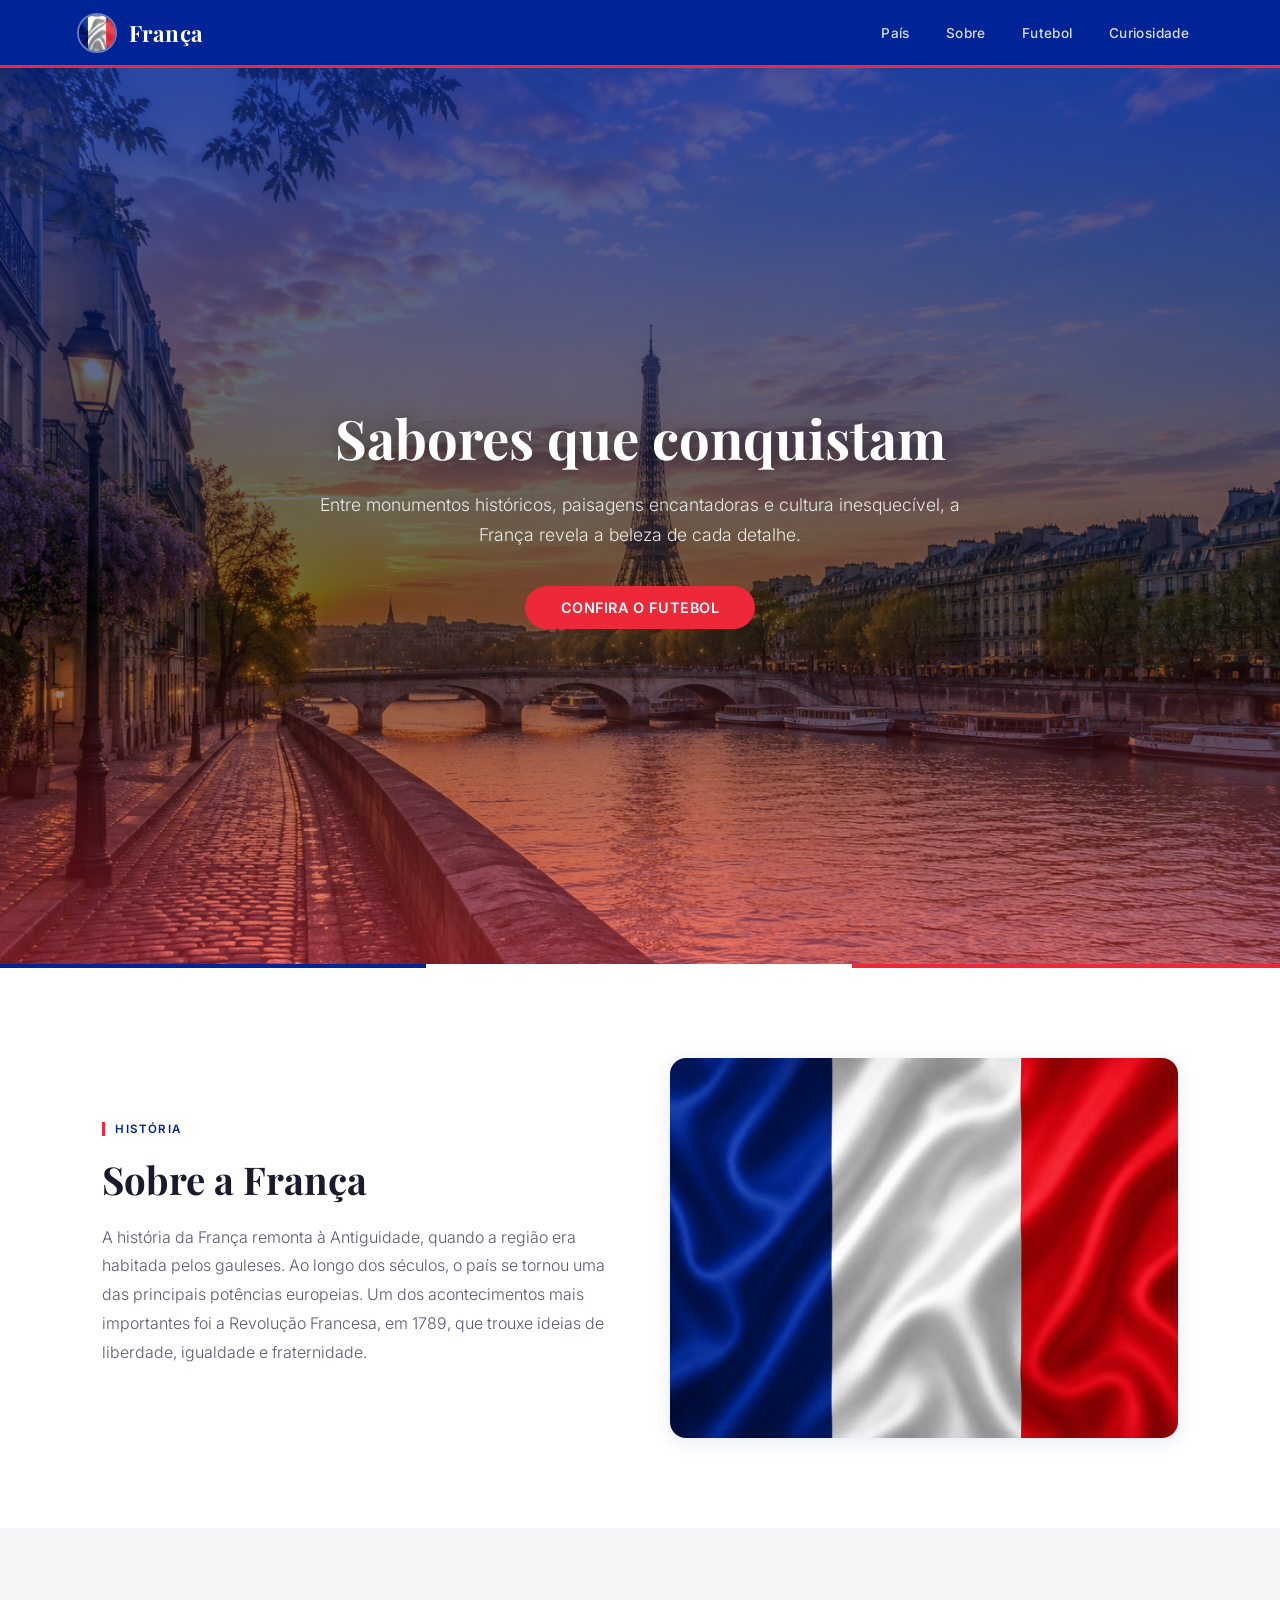
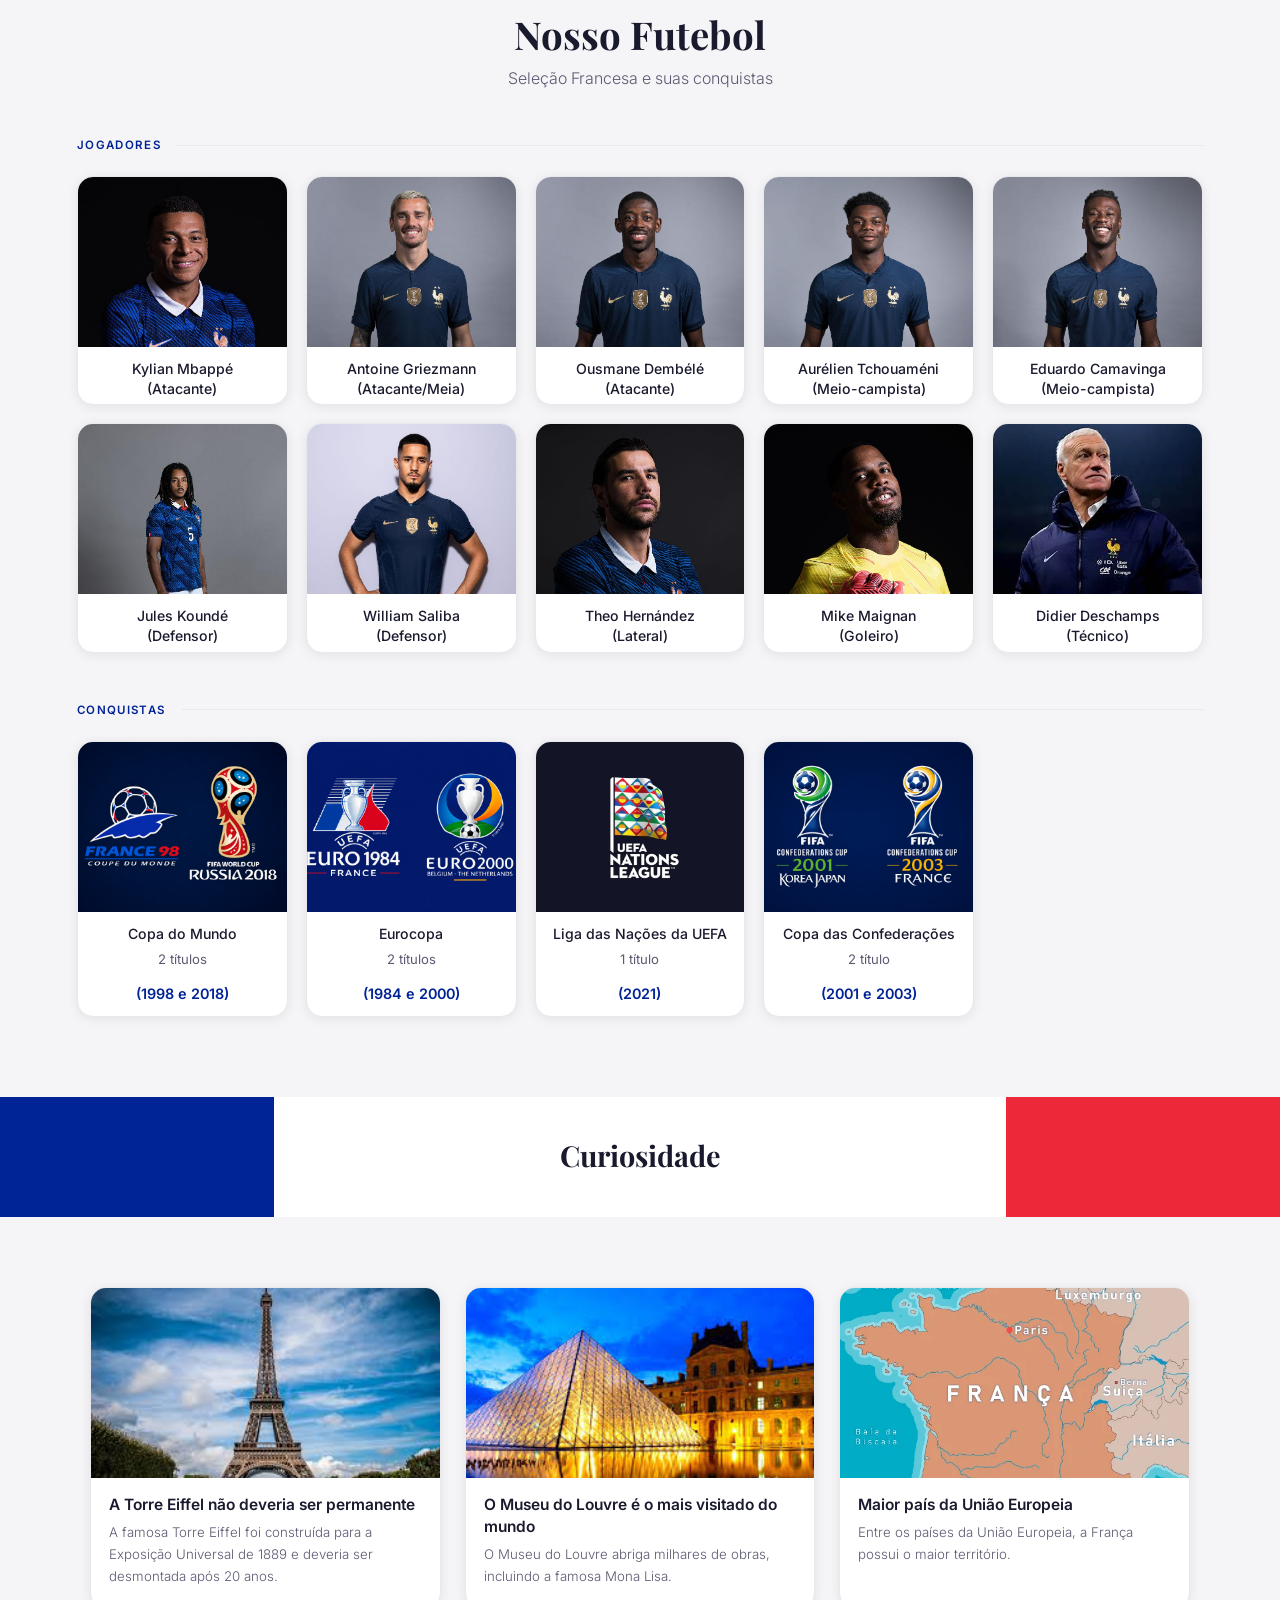
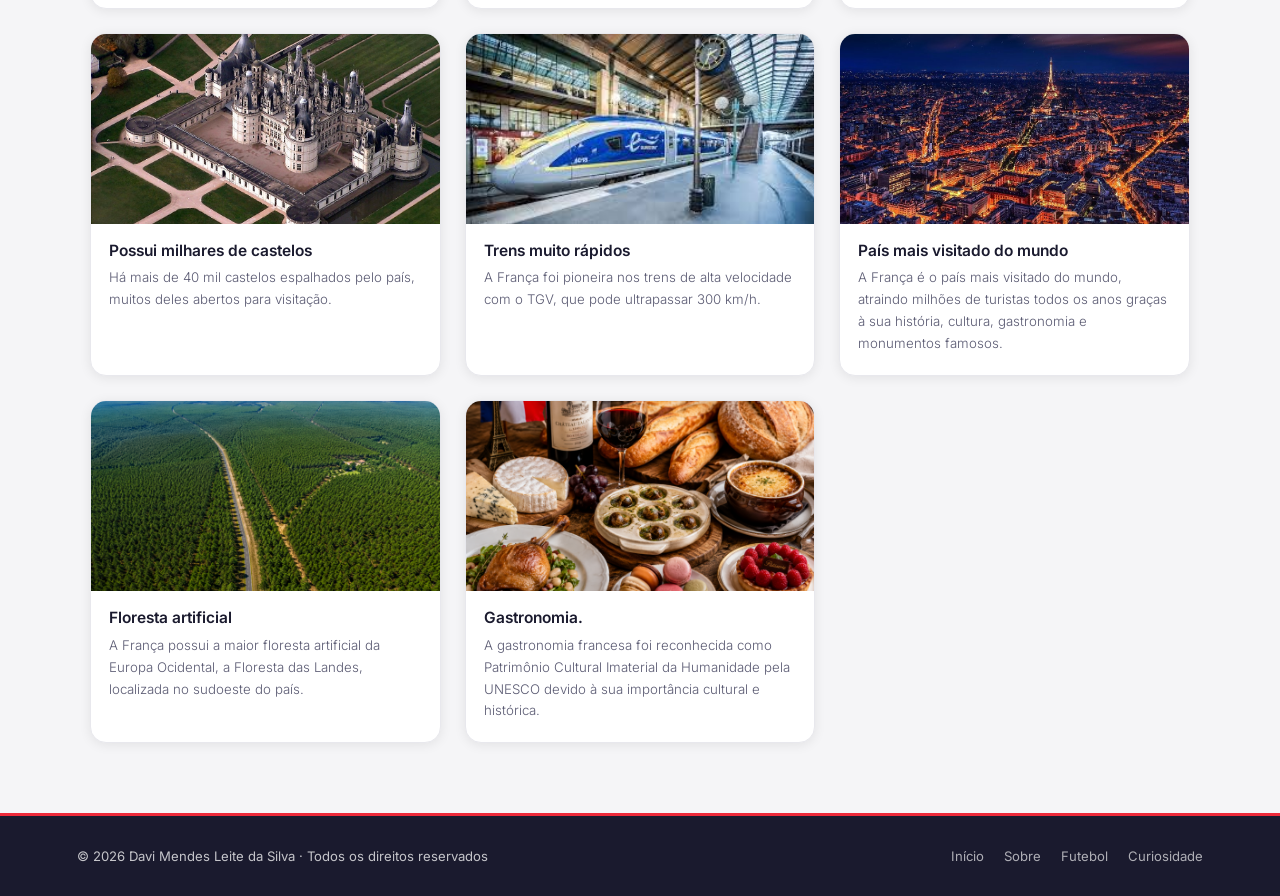
==== index.html @ 908e0f6b "Copa França" ====
<!DOCTYPE html>
<html lang="pt-BR">

<head>
    <meta charset="UTF-8">
    <meta name="viewport" content="width=device-width, initial-scale=1.0">
    <title>França</title>
    <link rel="icon" href="assets/franca.jfif" type="image/png">
    <link rel="stylesheet" href="style.css">

</head>

<body>

    <header class="cabecalho">
        <div class="logo">
            <a href="index.html">
                <img src="assets/franca.jfif">
                <h1>França</h1>
            </a>
        </div>
        <nav class="menu" id="nav-menu">
            <a href="#pais">País</a>
            <a href="#sobre">Sobre</a>
            <a href="#futebol">Futebol</a>
            <a href="#curiosidade">Curiosidade</a>

        </nav>

    </header>

    <main>

        <section id="pais">
            <div class="card_pais">
                <h1>Sabores que conquistam</h1>
                <p>Entre monumentos históricos, paisagens encantadoras e cultura inesquecível, a França revela a beleza
                    de cada detalhe.</p>
                <a class="btn" href="#futebol">Confira o futebol</a>
            </div>
        </section>

        <section id="sobre">
            <div class="coluna-sobre">
                <span class="secao-eyebrow">História</span>
                <h1>Sobre a França</h1>
                <p>A história da França remonta à Antiguidade, quando a região era habitada pelos gauleses. Ao longo dos
                    séculos, o país se tornou uma das principais potências europeias. Um dos acontecimentos mais
                    importantes foi a Revolução Francesa, em 1789, que trouxe ideias de liberdade, igualdade e
                    fraternidade.</p>

            </div>
            </div>
            <div class="sobre-foto">
                <img src="assets/franca2.png">
            </div>
        </section>

        <section id="futebol">
            <div class="cardapio-intro">
                <h2>Nosso Futebol</h2>
                <p>Seleção Francesa e suas conquistas</p>
            </div>

            <h3 class="categoria">Jogadores</h3>
            <div class="card-conteiner">
                <article class="card">
                    <figure>
                        <img src="assets/j1.jfif">
                    </figure>
                    <h3>Kylian Mbappé <br>(Atacante)</h3>

                </article>

                <article class="card">
                    <figure>
                        <img src="assets/j2.jfif">
                    </figure>
                    <h3>Antoine Griezmann <br>(Atacante/Meia)</h3>

                </article>

                <article class="card">
                    <figure>
                        <img src="assets/j3.jfif">
                    </figure>
                    <h3>Ousmane Dembélé <br>(Atacante)</h3>

                </article>

                <article class="card">
                    <figure>
                        <img src="assets/j4.jfif">
                    </figure>
                    <h3>Aurélien Tchouaméni <br>(Meio-campista)</h3>

                </article>

                <article class="card">
                    <figure>
                        <img src="assets/j5.jfif">
                    </figure>
                    <h3>Eduardo Camavinga <br>(Meio-campista)</h3>

                </article>

                <article class="card">
                    <figure>
                        <img src="assets/j6.jfif">
                    </figure>
                    <h3>Jules Koundé <br>(Defensor)</h3>

                </article>

                <article class="card">
                    <figure>
                        <img src="assets/jc7.jpg">
                    </figure>
                    <h3>William Saliba <br>(Defensor)</h3>

                </article>

                <article class="card">
                    <figure>
                        <img src="assets/j8.jfif">
                    </figure>
                    <h3>Theo Hernández <br>(Lateral)</h3>

                </article>

                <article class="card">
                    <figure>
                        <img src="assets/j9.jfif">
                    </figure>
                    <h3>Mike Maignan <br>(Goleiro)</h3>

                </article>

                <article class="card">
                    <figure>
                        <img src="assets/treinador.jfif">
                    </figure>
                    <h3>Didier Deschamps <br>(Técnico)</h3>

                </article>
            </div>

            <h3 class="categoria">Conquistas</h3>
            <div class="card-conteiner">
                <article class="card">
                    <figure>
                        <img src="assets/copa.png">
                    </figure>
                    <h3>Copa do Mundo</h3>
                    <p>2 títulos</p>
                    <h4>(1998 e 2018)</h4>
                </article>

                <article class="card">
                    <figure>
                        <img src="assets/euro.png">
                    </figure>
                    <h3>Eurocopa</h3>
                    <p>2 títulos</p>
                    <h4>(1984 e 2000)</h4>
                </article>

                <article class="card">
                    <figure>
                        <img src="assets/uefa.jpg">
                    </figure>
                    <h3>Liga das Nações da UEFA</h3>
                    <p>1 título</p>
                    <h4>(2021)</h4>
                </article>

                <article class="card">
                    <figure>
                        <img src="assets/cup.png">
                    </figure>
                    <h3>Copa das Confederações</h3>
                    <p>2 título</p>
                    <h4>(2001 e 2003)</h4>
                </article>

            </div>
        </section>

        <section id="curiosidade">
            <div class="personalizada-topo">
                <div class="franca-faixa azul"></div>
                <div class="franca-faixa branco">
                    <h2>Curiosidade</h2>
                </div>
                <div class="franca-faixa vermelho"></div>

        </section>



        <section id="curiosidade">
            <div class="card-curiosidade">
                <article class="cards">
                    <figure>
                        <img src="assets/te.jfif">
                    </figure>
                    <h3>A Torre Eiffel não deveria ser permanente</h3>
                    <h5>A famosa Torre Eiffel foi construída para a Exposição Universal de 1889 e deveria ser desmontada
                        após 20 anos.</h5>
                </article>

                  <article class="cards">
                    <figure>
                        <img src="assets/m.jfif">
                    </figure>
                    <h3>O Museu do Louvre é o mais visitado do mundo</h3>
                    <h5>O Museu do Louvre abriga milhares de obras, incluindo a famosa Mona Lisa.</h5>
                </article>

                  <article class="cards">
                    <figure>
                        <img src="assets/mapa-franca.webp">
                    </figure>
                    <h3>Maior país da União Europeia</h3>
                    <h5>Entre os países da União Europeia, a França possui o maior território.</h5>
                </article>

                  <article class="cards">
                    <figure>
                        <img src="assets/c.jpeg">
                    </figure>
                    <h3>Possui milhares de castelos</h3>
                    <h5>Há mais de 40 mil castelos espalhados pelo país, muitos deles abertos para visitação.</h5>
                </article>

                  <article class="cards">
                    <figure>
                        <img src="assets/trens.jfif">
                    </figure>
                    <h3>Trens muito rápidos</h3>
                    <h5>A França foi pioneira nos trens de alta velocidade com o TGV, que pode ultrapassar 300 km/h.</h5>
                </article>

                  <article class="cards">
                    <figure>
                        <img src="assets/fc.png">
                    </figure>
                    <h3>País mais visitado do mundo</h3>
                    <h5>A França é o país mais visitado do mundo, atraindo milhões de turistas todos os anos graças à sua história, cultura, gastronomia e monumentos famosos.</h5>
                </article>

                        <article class="cards">
                    <figure>
                        <img src="assets/floresta.png">
                    </figure>
                    <h3>Floresta artificial</h3>
                    <h5>A França possui a maior floresta artificial da Europa Ocidental, a Floresta das Landes, localizada no sudoeste do país.</h5>
                </article>

                <article class="cards">
                    <figure>
                        <img src="assets/gastrono.png">
                    </figure>
                    <h3>Gastronomia.</h3>
                    <h5>A gastronomia francesa foi reconhecida como Patrimônio Cultural Imaterial da Humanidade pela UNESCO devido à sua importância cultural e histórica.</h5>
                </article>
                
                    </div>
        </section>

    </main>

    <footer class="footer">
        <p>© 2026 Davi Mendes Leite da Silva · Todos os direitos reservados</p>
        <nav>
            <a href="#pais">Início</a>
            <a href="#sobre">Sobre</a>
            <a href="#futebol">Futebol</a>
            <a href="#curiosidade">Curiosidade</a>

        </nav>
    </footer>

    <button id="btn-topo">↑</button>

    <script>
        // =============================================
        // BOTÃO "VOLTAR AO TOPO"
        // =============================================

        // Monitora o scroll da página: exibe o botão apenas quando o usuário
        // rolou mais de 400px para baixo
        window.addEventListener('scroll', function () {
            var btn = document.getElementById('btn-topo');
            btn.style.display = window.scrollY > 400 ? 'block' : 'none';
        });

        // Ao clicar no botão, rola a página suavemente de volta ao topo
        document.getElementById('btn-topo').addEventListener('click', function () {
            window.scrollTo({ top: 0, behavior: 'smooth' });
        });
    </script>

</body>

</html>
---- style.css ----
@import url('https://fonts.googleapis.com/css2?family=Playfair+Display:wght@400;700&family=Inter:wght@300;400;500;600&display=swap');

* {
    margin: 0;
    padding: 0;
    box-sizing: border-box;
}

:root {
    --azul: #002395;
    --azul-claro: #1a3a8f;
    --azul-hover: #001a6e;
    --vermelho: #ED2939;
    --branco: #FFFFFF;
    --cinza-claro: #f5f5f7;
    --cinza-medio: #e8e8ed;
    --texto: #1a1a2e;
    --texto-secundario: #5a5a72;
    --fonte-display: 'Playfair Display', Georgia, serif;
    --fonte-corpo: 'Inter', Arial, sans-serif;
    --sombra-suave: 0 4px 20px rgba(0, 35, 149, 0.10);
    --sombra-card: 0 2px 12px rgba(0, 0, 0, 0.08);
    --raio: 10px;
    --raio-lg: 16px;
}

html {
    scroll-behavior: smooth;
}

body {
    font-family: var(--fonte-corpo);
    background-color: var(--cinza-claro);
    color: var(--texto);
}

img {
    max-width: 100%;
    display: block;
}

a {
    text-decoration: none;
    color: inherit;
}

/* ── HEADER ── */
.cabecalho {
    position: sticky;
    top: 0;
    z-index: 100;
    display: flex;
    align-items: center;
    justify-content: space-between;
    padding: 0 6%;
    height: 68px;
    background-color: var(--azul);
    border-bottom: 3px solid var(--vermelho);
}

.logo a {
    display: flex;
    align-items: center;
    gap: 12px;
    color: var(--branco);
}

.logo img {
    height: 40px;
    width: 40px;
    border-radius: 50%;
    object-fit: cover;
    border: 2px solid rgba(255,255,255,0.4);
}

.logo h1 {
    font-family: var(--fonte-display);
    font-size: 1.4rem;
    font-weight: 700;
    color: var(--branco);
    letter-spacing: 0.02em;
}

.menu {
    display: flex;
    gap: 8px;
    align-items: center;
}

.menu a {
    color: rgba(255,255,255,0.85);
    font-size: 0.85rem;
    font-weight: 500;
    padding: 6px 14px;
    border-radius: 20px;
    letter-spacing: 0.03em;
    transition: all 0.2s;
}

.menu a:hover {
    color: var(--branco);
    background-color: rgba(255,255,255,0.15);
}

/* ── (PAÍS) ── */
#pais {
    min-height: 100vh;
    display: flex;
    align-items: center;
    justify-content: center;
    text-align: center;
    padding: 80px 5%;
    background:
        linear-gradient(to bottom, rgba(0,35,149,0.72) 0%, rgba(0,0,0,0.55) 60%, rgba(237,41,57,0.45) 100%),
        url('assets/p3.png') center/cover no-repeat;
    position: relative;
}

#pais::after {
    content: '';
    position: absolute;
    bottom: 0;
    left: 0; right: 0;
    height: 4px;
    background: linear-gradient(to right, var(--azul) 33.3%, var(--branco) 33.3%, var(--branco) 66.6%, var(--vermelho) 66.6%);
}

.card_pais {
    max-width: 680px;
}

.card_pais h1 {
    font-family: var(--fonte-display);
    font-size: 3.4rem;
    color: var(--branco);
    margin-bottom: 20px;
    line-height: 1.15;
    text-shadow: 0 2px 20px rgba(0,0,0,0.4);
}

.card_pais p {
    font-size: 1.1rem;
    color: rgba(255, 255, 255, 0.88);
    margin-bottom: 36px;
    line-height: 1.7;
    font-weight: 300;
}

.btn {
    display: inline-block;
    padding: 13px 36px;
    background-color: var(--vermelho);
    color: var(--branco);
    font-size: 0.9rem;
    font-weight: 600;
    border-radius: 30px;
    border: none;
    cursor: pointer;
    letter-spacing: 0.04em;
    transition: all 0.25s;
    text-transform: uppercase;
}

.btn:hover {
    background-color: #c41f2d;
    transform: translateY(-2px);
    box-shadow: 0 6px 20px rgba(237,41,57,0.4);
}

/* ── SOBRE ── */
#sobre {
    display: flex;
    align-items: center;
    gap: 60px;
    padding: 90px 8%;
    background-color: var(--branco);
}

.coluna-sobre {
    flex: 1;
}

.secao-eyebrow {
    display: inline-block;
    font-size: 0.72rem;
    font-weight: 600;
    letter-spacing: 0.12em;
    text-transform: uppercase;
    color: var(--azul);
    border-left: 3px solid var(--vermelho);
    padding-left: 10px;
    margin-bottom: 20px;
}

.coluna-sobre h1 {
    font-family: var(--fonte-display);
    font-size: 2.4rem;
    color: var(--texto);
    margin-bottom: 20px;
    line-height: 1.2;
}

.coluna-sobre p {
    font-size: 1rem;
    line-height: 1.8;
    color: var(--texto-secundario);
    margin-bottom: 12px;
    font-weight: 300;
}

.sobre-foto {
    flex: 1;
    max-height: 380px;
    overflow: hidden;
    border-radius: var(--raio-lg);
    box-shadow: var(--sombra-suave);
    position: relative;
}

.sobre-foto::before {
    content: '';
    position: absolute;
    top: -6px; left: -6px;
    width: 100%; height: 100%;
    border: 2px solid var(--azul);
    border-radius: var(--raio-lg);
    z-index: 0;
    opacity: 0.3;
}

.sobre-foto img {
    width: 100%;
    height: 380px;
    object-fit: cover;
    position: relative;
    z-index: 1;
}

/* ── FUTEBOL ── */
#futebol {
    padding: 80px 6%;
    background-color: var(--cinza-claro);
}

.cardapio-intro {
    text-align: center;
    margin-bottom: 50px;
}

.cardapio-intro h2 {
    font-family: var(--fonte-display);
    font-size: 2.4rem;
    color: var(--texto);
    margin-bottom: 8px;
}

.cardapio-intro p {
    color: var(--texto-secundario);
    font-size: 1rem;
    font-weight: 300;
}

.categoria {
    font-size: 0.72rem;
    font-weight: 600;
    letter-spacing: 0.12em;
    text-transform: uppercase;
    color: var(--azul);
    margin: 50px 0 24px;
    display: flex;
    align-items: center;
    gap: 16px;
}

.categoria::after {
    content: '';
    flex: 1;
    height: 1px;
    background: var(--cinza-medio);
}

.card-conteiner {
    display: grid;
    grid-template-columns: repeat(5, 1fr);
    gap: 18px;
}

.card {
    background-color: var(--branco);
    border-radius: var(--raio-lg);
    overflow: hidden;
    box-shadow: var(--sombra-card);
    transition: transform 0.25s, box-shadow 0.25s;
    display: flex;
    flex-direction: column;
    align-items: center;
    text-align: center;
    border: 1px solid var(--cinza-medio);
}

.card:hover {
    transform: translateY(-5px);
    box-shadow: var(--sombra-suave);
}

.card figure {
    width: 100%;
    height: 170px;
    overflow: hidden;
}

.card figure img {
    width: 100%;
    height: 170px;
    object-fit: cover;
    object-position: center top;
    transition: transform 0.3s;
}

.card:hover figure img {
    transform: scale(1.05);
}

.card h3 {
    font-size: 0.88rem;
    font-weight: 500;
    color: var(--texto);
    padding: 12px 12px 6px;
    line-height: 1.4;
}

.card p {
    font-size: 0.82rem;
    color: var(--texto-secundario);
    padding: 0 12px 8px;
    line-height: 1.5;
}

.card h4 {
    font-size: 0.9rem;
    font-weight: 600;
    color: var(--azul);
    padding: 8px 12px 14px;
    margin-top: auto;
}

/* ── FAIXA TRICOLOR ── */
.personalizada-topo {
    display: flex;
    height: 120px;
}

.franca-faixa {
    flex: 1;
    display: flex;
    align-items: center;
    justify-content: center;
}

.franca-faixa.azul {
    background-color: var(--azul);
}

.franca-faixa.vermelho {
    background-color: var(--vermelho);
}

.franca-faixa.branco {
    background-color: var(--branco);
    flex: 2.5;
    flex-direction: column;
    text-align: center;
    padding: 0 24px;
}

.franca-faixa.branco h2 {
    font-family: var(--fonte-display);
    font-size: 1.8rem;
    color: var(--texto);
    margin-bottom: 4px;
}

.franca-faixa.branco p {
    font-size: 0.85rem;
    color: var(--texto-secundario);
    font-weight: 300;
}

/* ── CURIOSIDADES ── */
.card-curiosidade {
    display: grid;
    grid-template-columns: repeat(auto-fill, minmax(280px, 1fr));
    gap: 24px;
    padding: 70px 7%;
    background-color: var(--cinza-claro);
}

.cards {
    background-color: var(--branco);
    border-radius: var(--raio-lg);
    overflow: hidden;
    box-shadow: var(--sombra-card);
    transition: transform 0.25s ease, box-shadow 0.25s ease;
    display: flex;
    flex-direction: column;
    border: 1px solid var(--cinza-medio);
}

.cards:hover {
    transform: translateY(-6px);
    box-shadow: var(--sombra-suave);
}

.cards figure {
    width: 100%;
    height: 190px;
    overflow: hidden;
    margin: 0;
}

.cards figure img {
    width: 100%;
    height: 100%;
    object-fit: cover;
    object-position: center;
    transition: transform 0.35s ease;
}

.cards:hover figure img {
    transform: scale(1.06);
}

.cards h3 {
    font-size: 0.97rem;
    font-weight: 600;
    color: var(--texto);
    padding: 16px 18px 6px;
    margin: 0;
    line-height: 1.4;
}

.cards h5 {
    font-size: 0.83rem;
    font-weight: 300;
    color: var(--texto-secundario);
    padding: 0 18px 20px;
    margin: 0;
    line-height: 1.65;
}

/* ── FOOTER ── */
.footer {
    background-color: var(--texto);
    color: rgba(255,255,255,0.75);
    padding: 32px 6%;
    display: flex;
    align-items: center;
    justify-content: space-between;
    flex-wrap: wrap;
    gap: 16px;
    border-top: 3px solid var(--vermelho);
}

.footer p {
    font-size: 0.82rem;
}

.footer nav {
    display: flex;
    gap: 20px;
}

.footer nav a {
    color: rgba(255,255,255,0.65);
    font-size: 0.82rem;
    transition: color 0.2s;
}

.footer nav a:hover {
    color: var(--branco);
}

/* ── BOTÃO TOPO ── */
#btn-topo {
    position: fixed;
    bottom: 28px;
    right: 28px;
    width: 44px;
    height: 44px;
    background-color: var(--azul);
    color: white;
    border: none;
    border-radius: 50%;
    font-size: 1.1rem;
    cursor: pointer;
    display: none;
    box-shadow: 0 4px 12px rgba(0,35,149,0.35);
    transition: background-color 0.2s, transform 0.2s;
}

#btn-topo:hover {
    background-color: var(--azul-hover);
    transform: translateY(-2px);
}

/* ── RESPONSIVO ── */
@media (max-width: 768px) {
    .menu {
        display: none;
        flex-direction: column;
        position: absolute;
        top: 68px;
        left: 0;
        right: 0;
        background-color: var(--azul);
        padding: 16px 5%;
        gap: 4px;
    }

    .menu.aberto {
        display: flex;
    }

    .menu a {
        padding: 12px 0;
        border-radius: 0;
        border-bottom: 1px solid rgba(255,255,255,0.15);
    }

    #sobre {
        flex-direction: column;
        gap: 36px;
        padding: 60px 5%;
    }

    .sobre-foto {
        width: 100%;
        max-height: 260px;
    }

    .sobre-foto img {
        height: 260px;
    }

    .card_pais h1 {
        font-size: 2.2rem;
    }

    .footer {
        flex-direction: column;
        align-items: flex-start;
    }

    .card-curiosidade {
        padding: 50px 5%;
    }
}
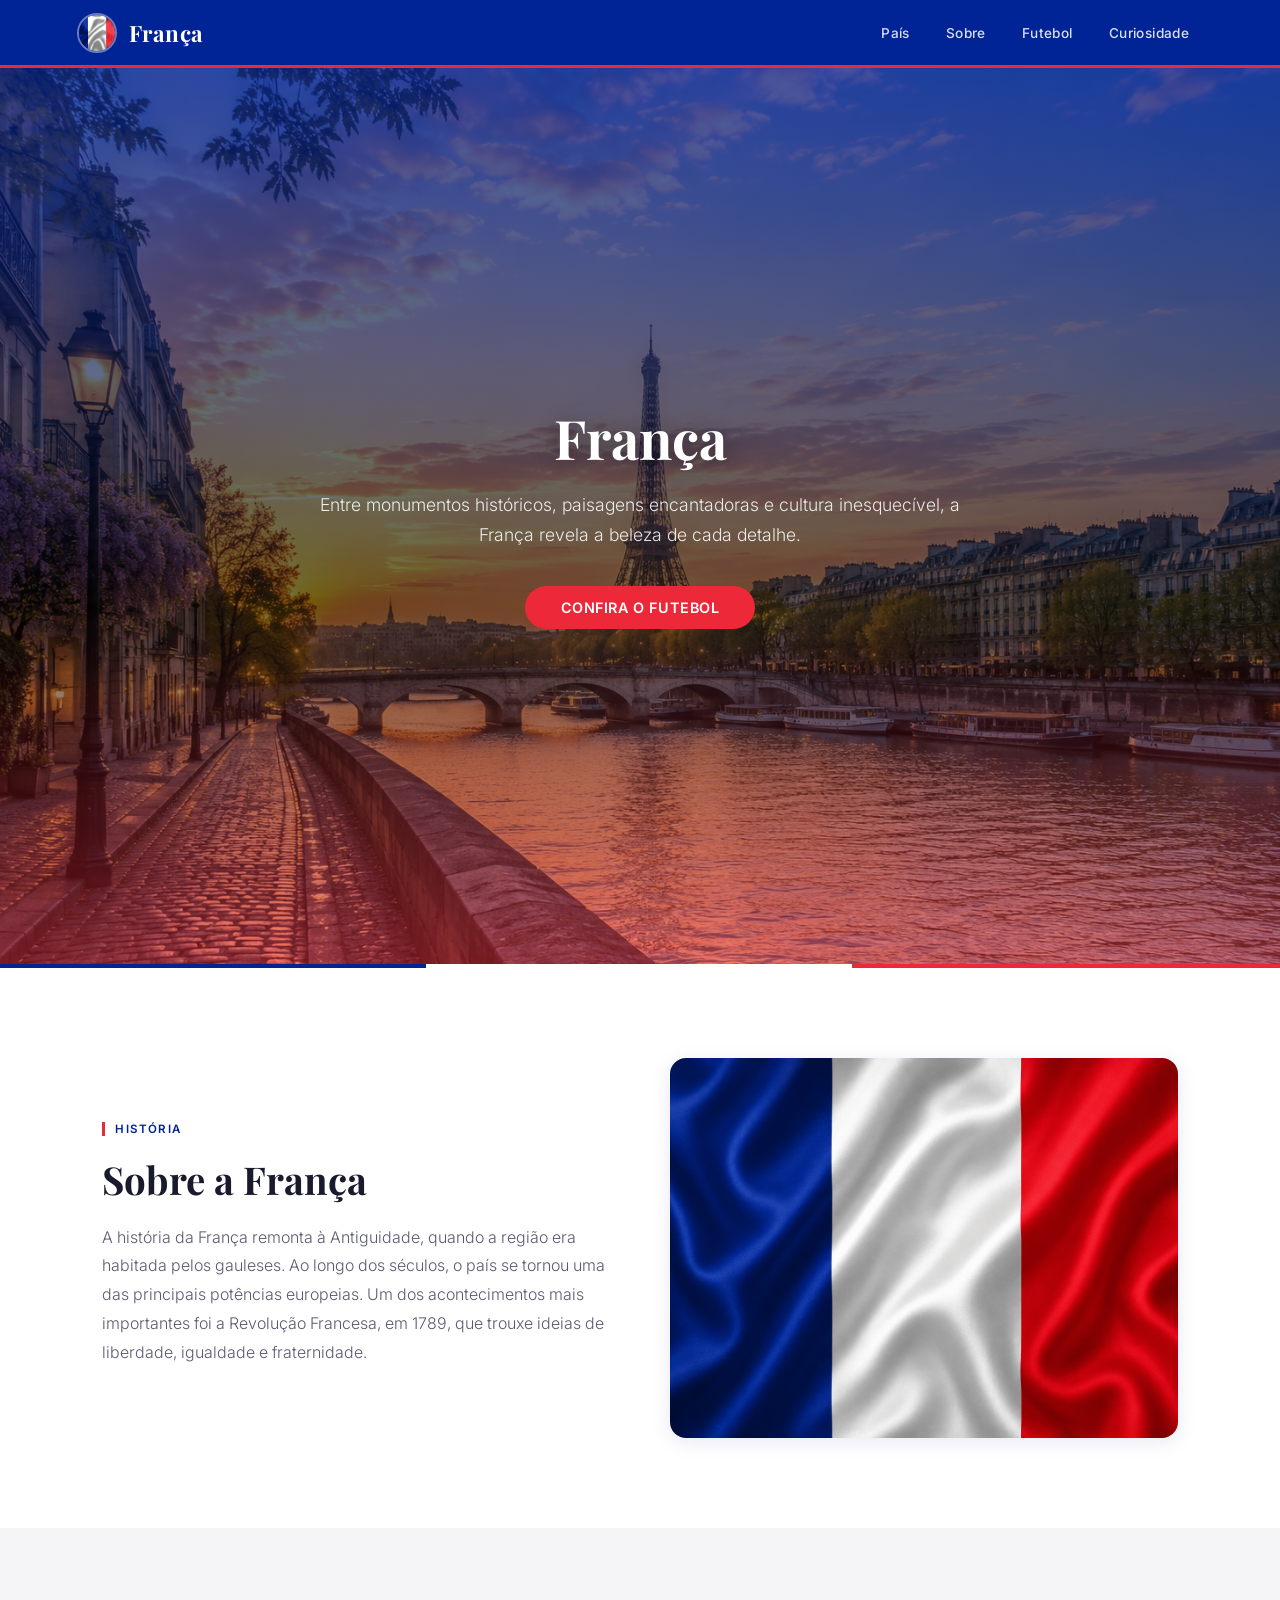
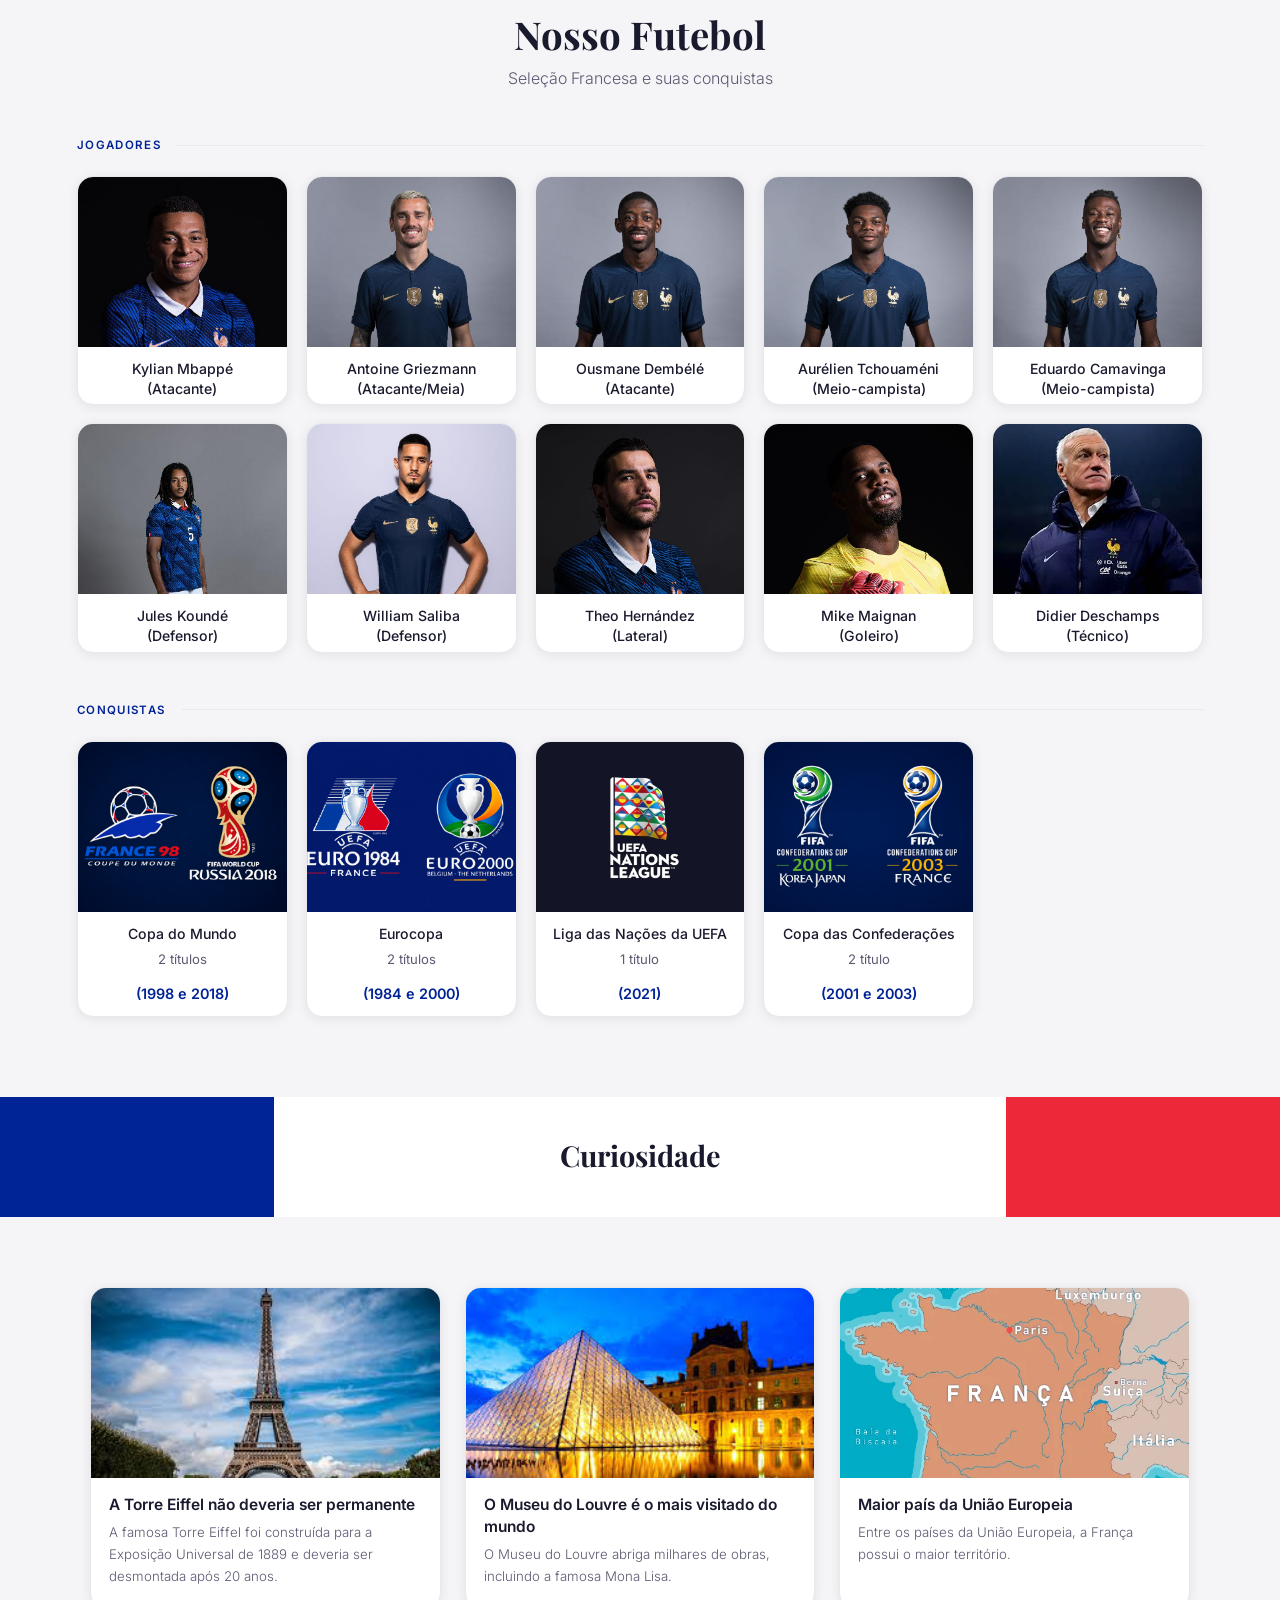
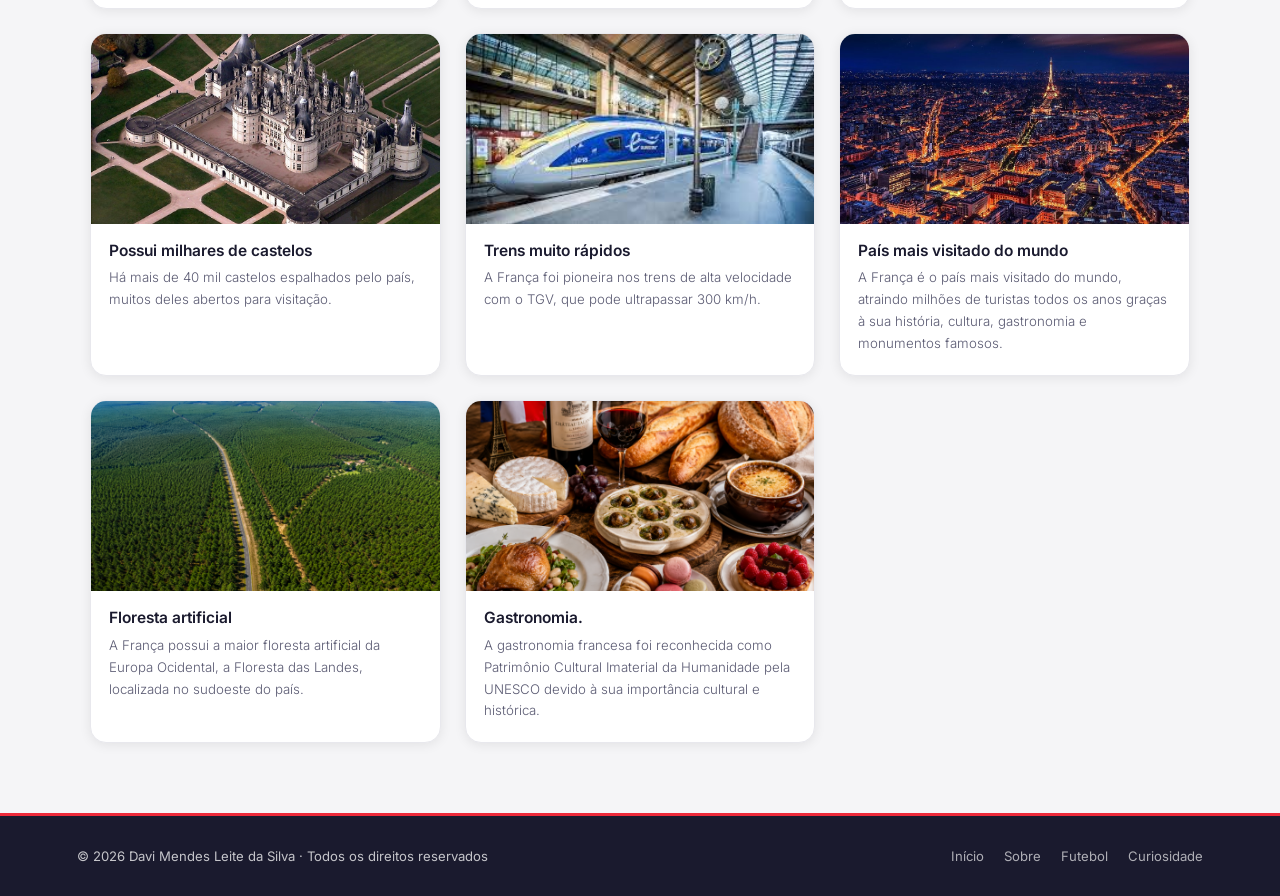
==== commit 7858e1bb: "projetofranca" ====
--- a/index.html
+++ b/index.html
@@ -33,7 +33,7 @@
 
         <section id="pais">
             <div class="card_pais">
-                <h1>Sabores que conquistam</h1>
+                <h1>França</h1>
                 <p>Entre monumentos históricos, paisagens encantadoras e cultura inesquecível, a França revela a beleza
                     de cada detalhe.</p>
                 <a class="btn" href="#futebol">Confira o futebol</a>
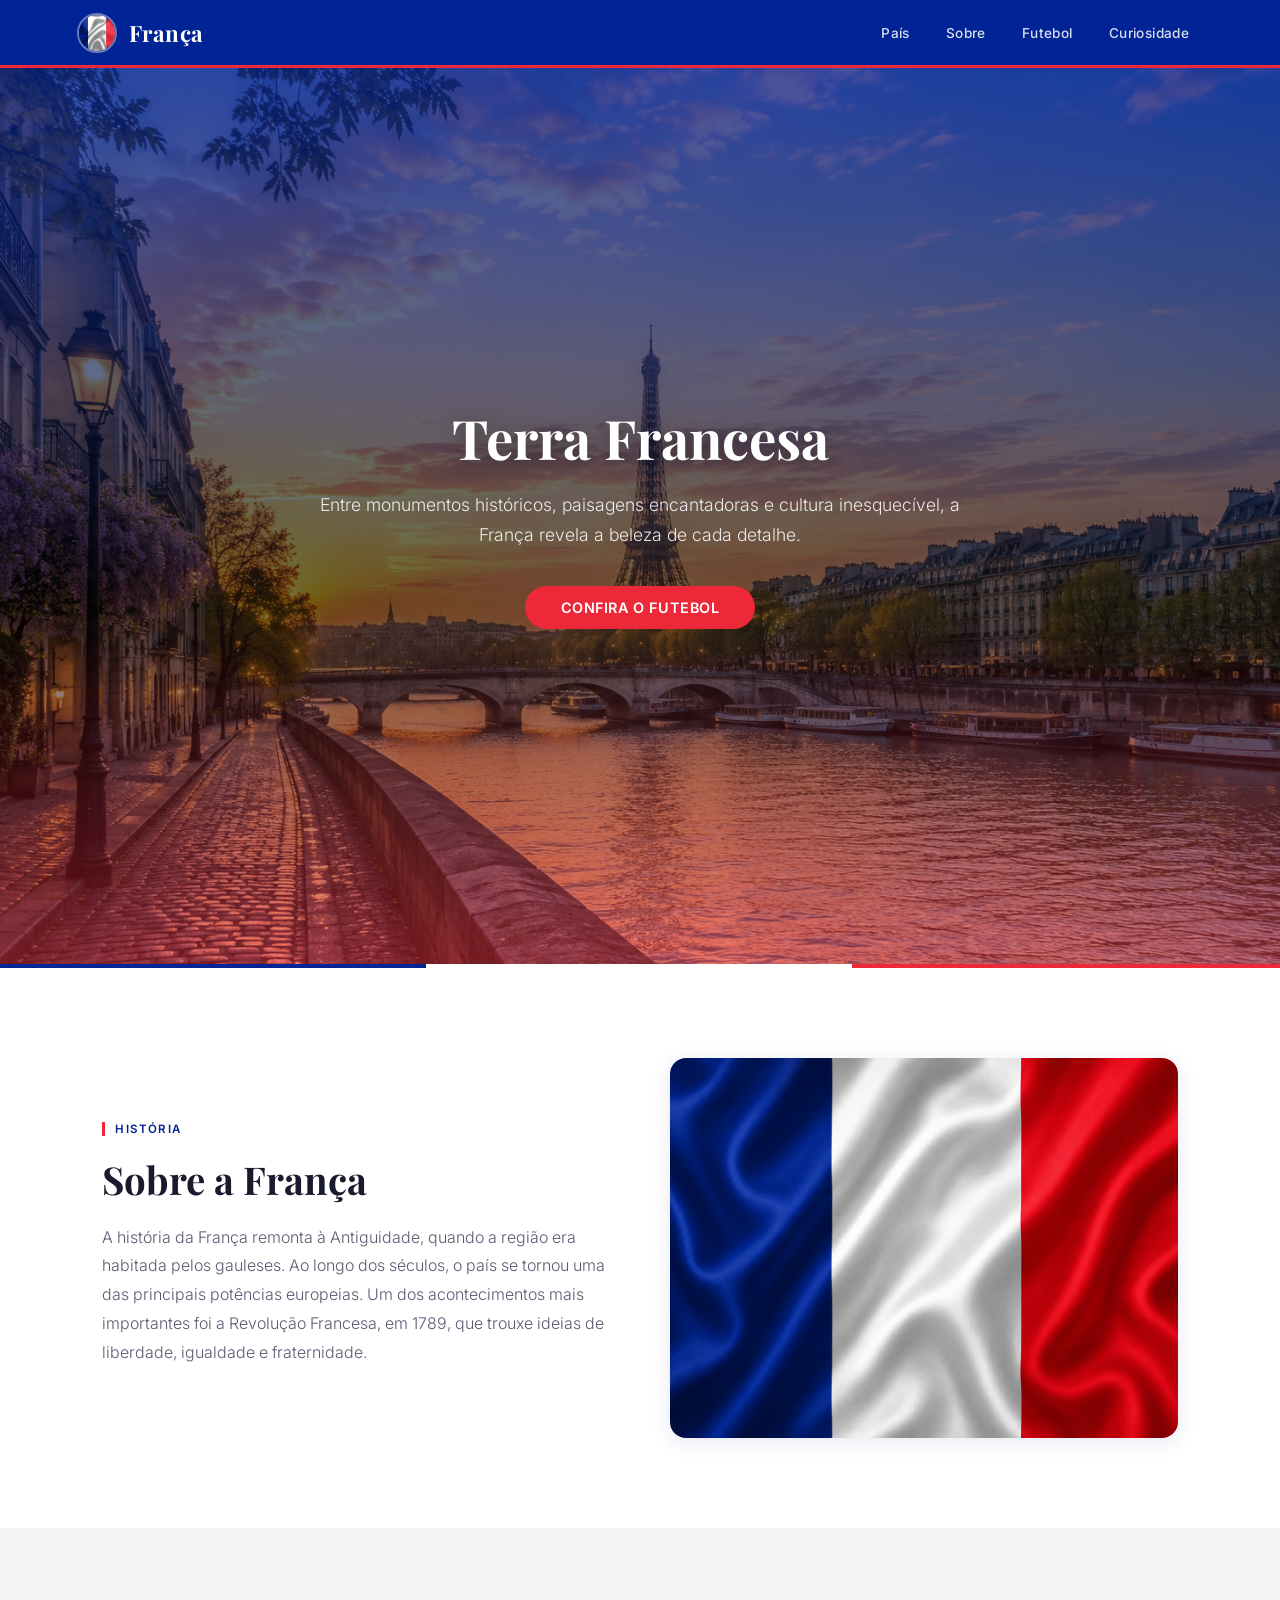
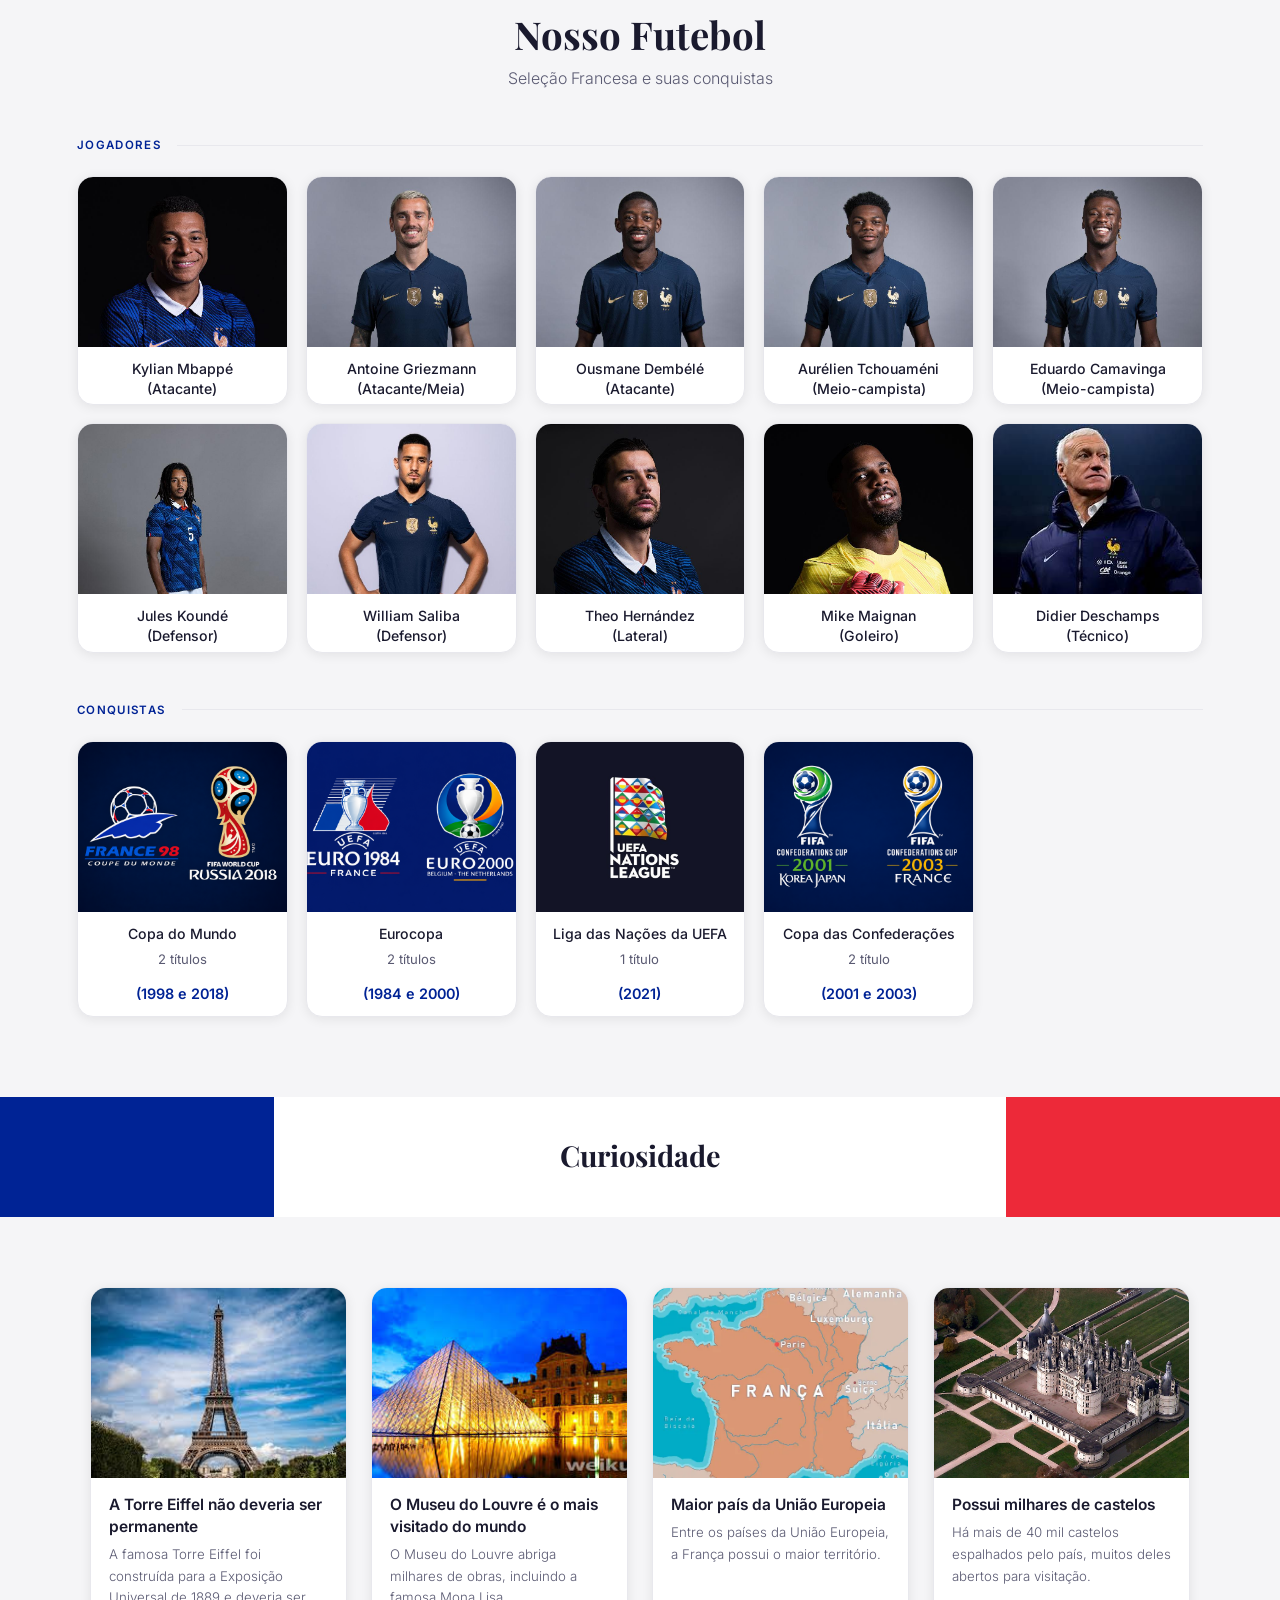
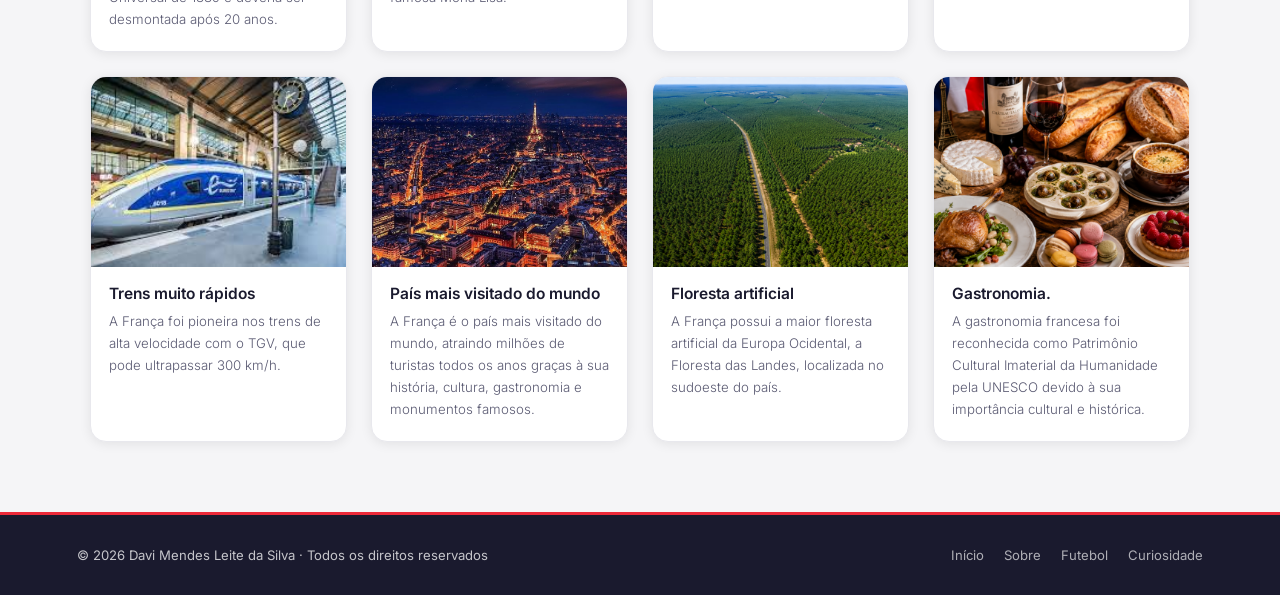
==== commit aeb4975d: "terra francesa" ====
--- a/index.html
+++ b/index.html
@@ -33,7 +33,7 @@
 
         <section id="pais">
             <div class="card_pais">
-                <h1>França</h1>
+                <h1>Terra Francesa</h1>
                 <p>Entre monumentos históricos, paisagens encantadoras e cultura inesquecível, a França revela a beleza
                     de cada detalhe.</p>
                 <a class="btn" href="#futebol">Confira o futebol</a>
--- a/style.css
+++ b/style.css
@@ -389,7 +389,7 @@
 /* ── CURIOSIDADES ── */
 .card-curiosidade {
     display: grid;
-    grid-template-columns: repeat(auto-fill, minmax(280px, 1fr));
+    grid-template-columns: repeat(4, 1fr);
     gap: 24px;
     padding: 70px 7%;
     background-color: var(--cinza-claro);
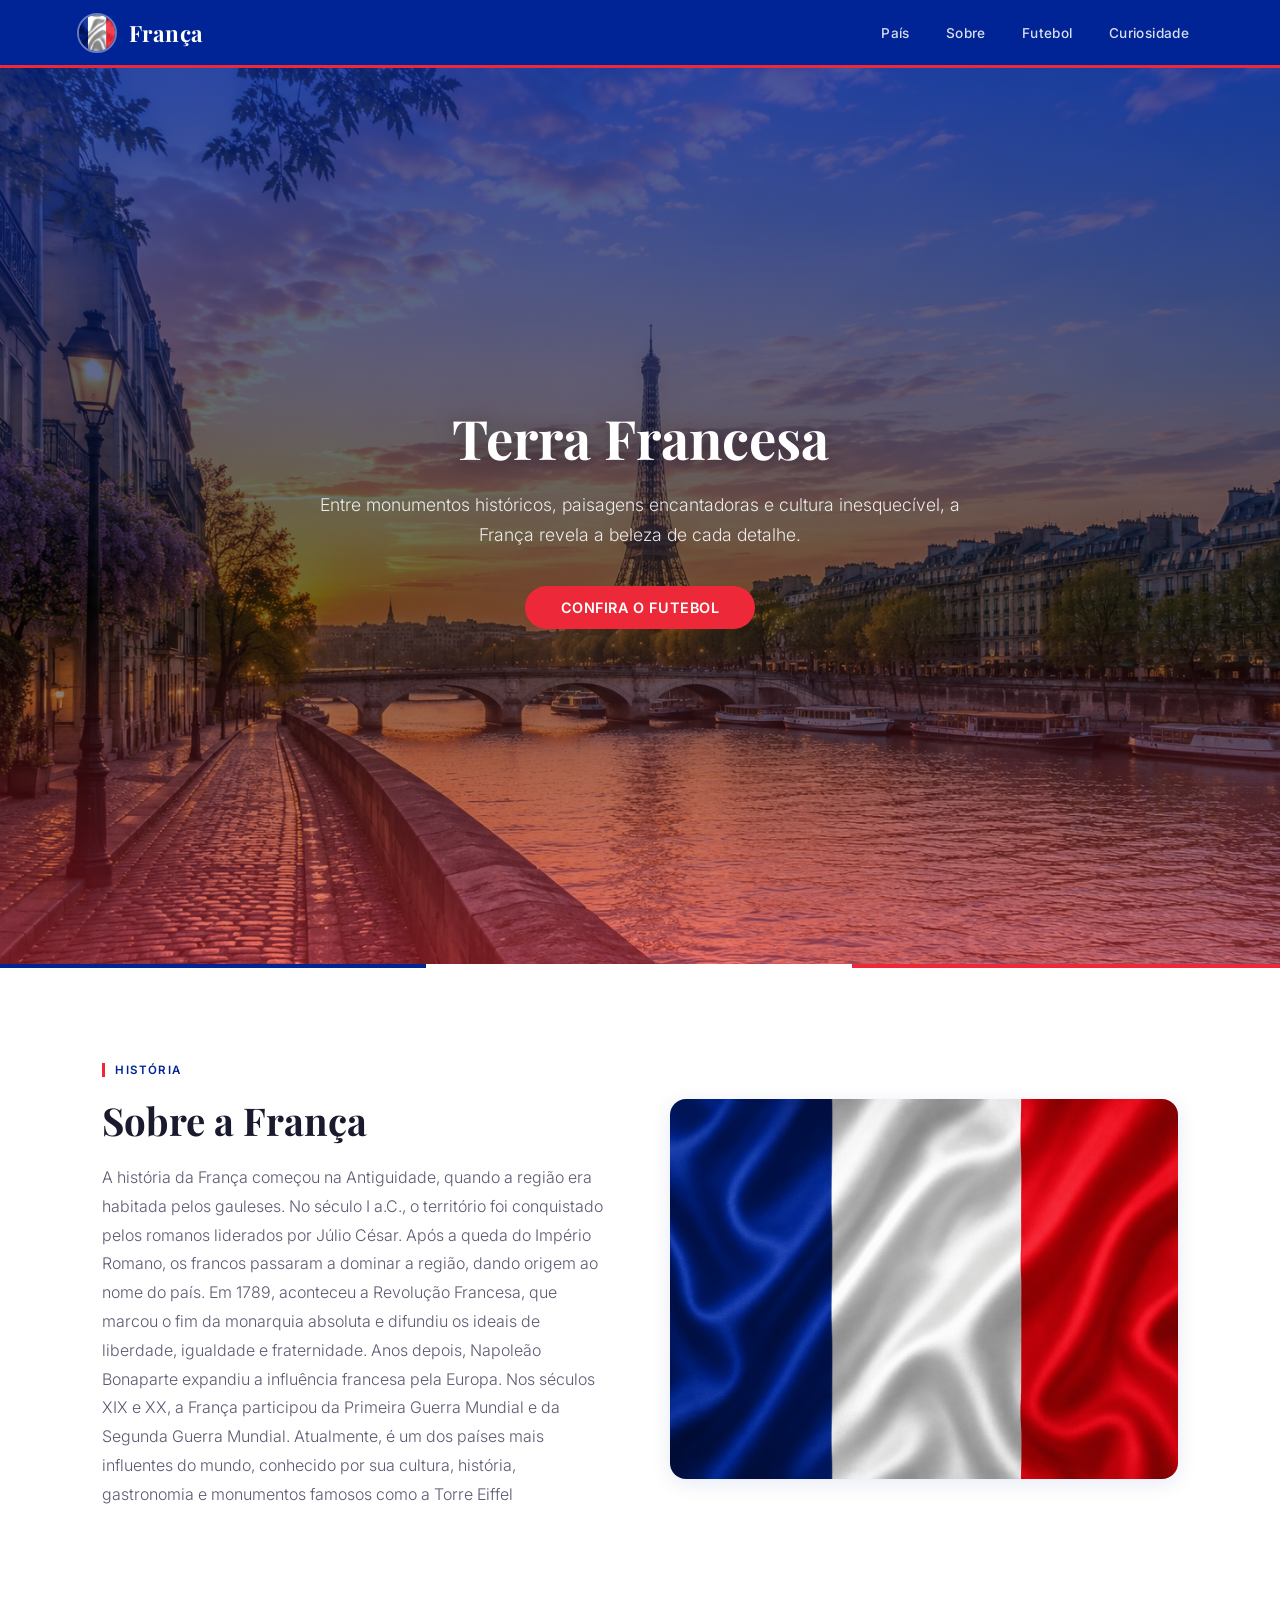
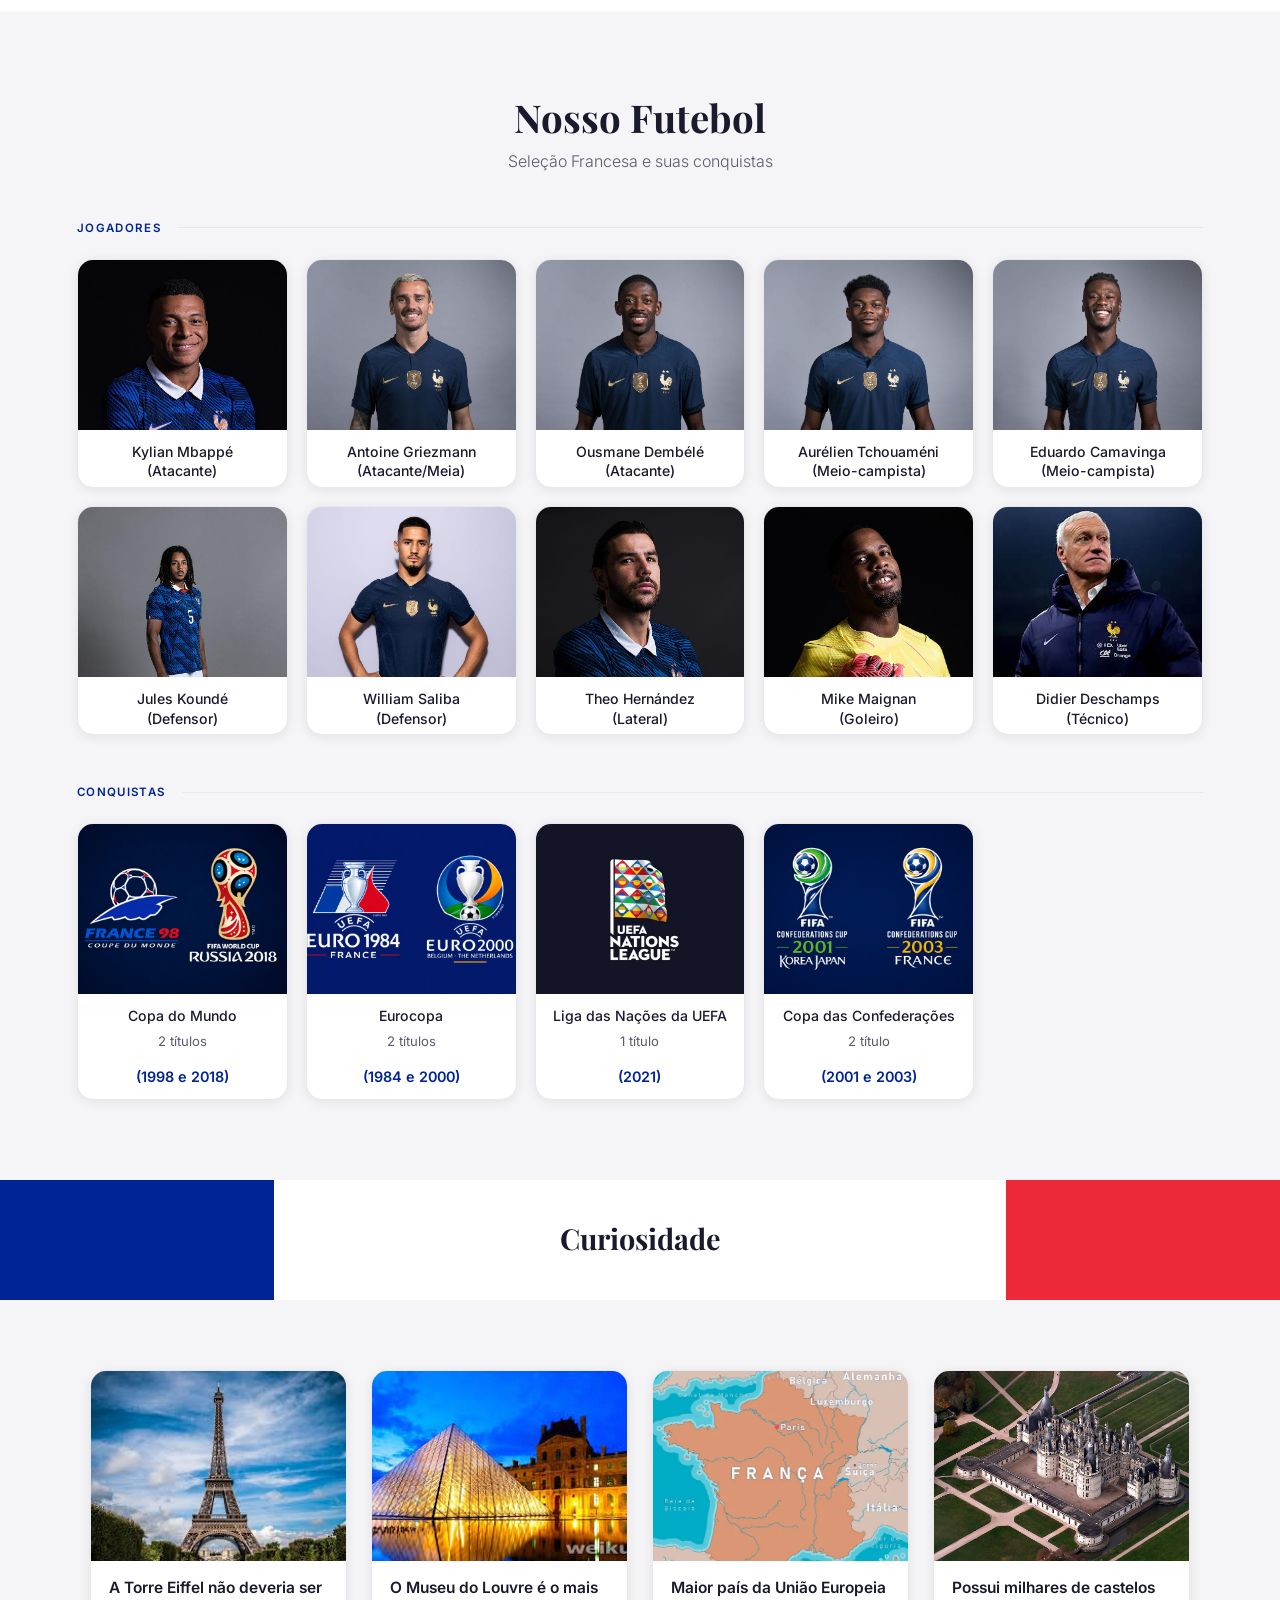
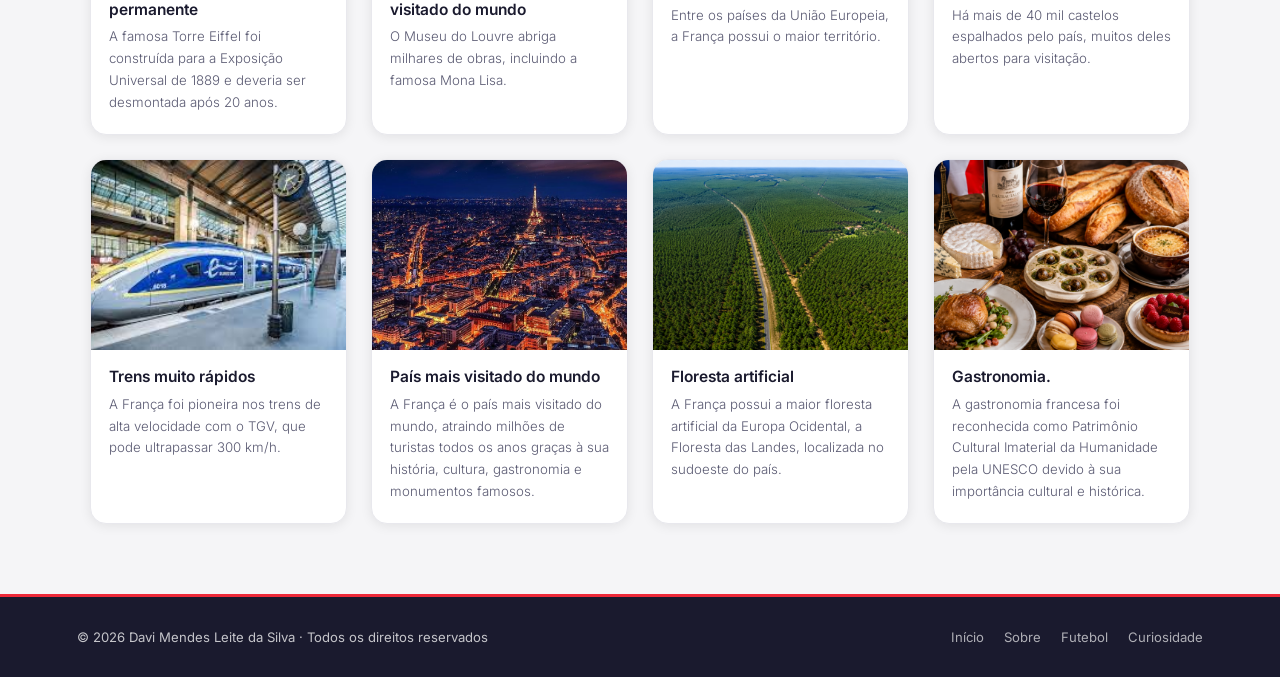
==== commit 32b14246: "." ====
--- a/index.html
+++ b/index.html
@@ -44,10 +44,15 @@
             <div class="coluna-sobre">
                 <span class="secao-eyebrow">História</span>
                 <h1>Sobre a França</h1>
-                <p>A história da França remonta à Antiguidade, quando a região era habitada pelos gauleses. Ao longo dos
-                    séculos, o país se tornou uma das principais potências europeias. Um dos acontecimentos mais
-                    importantes foi a Revolução Francesa, em 1789, que trouxe ideias de liberdade, igualdade e
-                    fraternidade.</p>
+                <p>A história da França começou na Antiguidade, quando a região era habitada pelos gauleses. No século I
+                    a.C., o território foi conquistado pelos romanos liderados por Júlio César. Após a queda do Império
+                    Romano, os francos passaram a dominar a região, dando origem ao nome do país.
+                    Em 1789, aconteceu a Revolução Francesa, que marcou o fim da monarquia absoluta e difundiu os ideais
+                    de liberdade, igualdade e fraternidade. Anos depois, Napoleão Bonaparte expandiu a influência
+                    francesa pela Europa.
+                    Nos séculos XIX e XX, a França participou da Primeira Guerra Mundial e da Segunda Guerra Mundial.
+                    Atualmente, é um dos países mais influentes do mundo, conhecido por sua cultura, história,
+                    gastronomia e monumentos famosos como a Torre Eiffel</p>
 
             </div>
             </div>
@@ -57,7 +62,7 @@
         </section>
 
         <section id="futebol">
-            <div class="cardapio-intro">
+            <div class="futebol-intro">
                 <h2>Nosso Futebol</h2>
                 <p>Seleção Francesa e suas conquistas</p>
             </div>
@@ -187,7 +192,7 @@
         </section>
 
         <section id="curiosidade">
-            <div class="personalizada-topo">
+            <div class="curiosidade-topo">
                 <div class="franca-faixa azul"></div>
                 <div class="franca-faixa branco">
                     <h2>Curiosidade</h2>
@@ -209,7 +214,7 @@
                         após 20 anos.</h5>
                 </article>
 
-                  <article class="cards">
+                <article class="cards">
                     <figure>
                         <img src="assets/m.jfif">
                     </figure>
@@ -217,7 +222,7 @@
                     <h5>O Museu do Louvre abriga milhares de obras, incluindo a famosa Mona Lisa.</h5>
                 </article>
 
-                  <article class="cards">
+                <article class="cards">
                     <figure>
                         <img src="assets/mapa-franca.webp">
                     </figure>
@@ -225,7 +230,7 @@
                     <h5>Entre os países da União Europeia, a França possui o maior território.</h5>
                 </article>
 
-                  <article class="cards">
+                <article class="cards">
                     <figure>
                         <img src="assets/c.jpeg">
                     </figure>
@@ -233,28 +238,31 @@
                     <h5>Há mais de 40 mil castelos espalhados pelo país, muitos deles abertos para visitação.</h5>
                 </article>
 
-                  <article class="cards">
+                <article class="cards">
                     <figure>
                         <img src="assets/trens.jfif">
                     </figure>
                     <h3>Trens muito rápidos</h3>
-                    <h5>A França foi pioneira nos trens de alta velocidade com o TGV, que pode ultrapassar 300 km/h.</h5>
-                </article>
-
-                  <article class="cards">
+                    <h5>A França foi pioneira nos trens de alta velocidade com o TGV, que pode ultrapassar 300 km/h.
+                    </h5>
+                </article>
+
+                <article class="cards">
                     <figure>
                         <img src="assets/fc.png">
                     </figure>
                     <h3>País mais visitado do mundo</h3>
-                    <h5>A França é o país mais visitado do mundo, atraindo milhões de turistas todos os anos graças à sua história, cultura, gastronomia e monumentos famosos.</h5>
-                </article>
-
-                        <article class="cards">
+                    <h5>A França é o país mais visitado do mundo, atraindo milhões de turistas todos os anos graças à
+                        sua história, cultura, gastronomia e monumentos famosos.</h5>
+                </article>
+
+                <article class="cards">
                     <figure>
                         <img src="assets/floresta.png">
                     </figure>
                     <h3>Floresta artificial</h3>
-                    <h5>A França possui a maior floresta artificial da Europa Ocidental, a Floresta das Landes, localizada no sudoeste do país.</h5>
+                    <h5>A França possui a maior floresta artificial da Europa Ocidental, a Floresta das Landes,
+                        localizada no sudoeste do país.</h5>
                 </article>
 
                 <article class="cards">
@@ -262,10 +270,11 @@
                         <img src="assets/gastrono.png">
                     </figure>
                     <h3>Gastronomia.</h3>
-                    <h5>A gastronomia francesa foi reconhecida como Patrimônio Cultural Imaterial da Humanidade pela UNESCO devido à sua importância cultural e histórica.</h5>
-                </article>
-                
-                    </div>
+                    <h5>A gastronomia francesa foi reconhecida como Patrimônio Cultural Imaterial da Humanidade pela
+                        UNESCO devido à sua importância cultural e histórica.</h5>
+                </article>
+
+            </div>
         </section>
 
     </main>
--- a/style.css
+++ b/style.css
@@ -242,19 +242,19 @@
     background-color: var(--cinza-claro);
 }
 
-.cardapio-intro {
+.futebol-intro {
     text-align: center;
     margin-bottom: 50px;
 }
 
-.cardapio-intro h2 {
+.futebol-intro h2 {
     font-family: var(--fonte-display);
     font-size: 2.4rem;
     color: var(--texto);
     margin-bottom: 8px;
 }
 
-.cardapio-intro p {
+.futebol-intro p {
     color: var(--texto-secundario);
     font-size: 1rem;
     font-weight: 300;
@@ -345,7 +345,7 @@
 }
 
 /* ── FAIXA TRICOLOR ── */
-.personalizada-topo {
+.curiosidade-topo {
     display: flex;
     height: 120px;
 }
